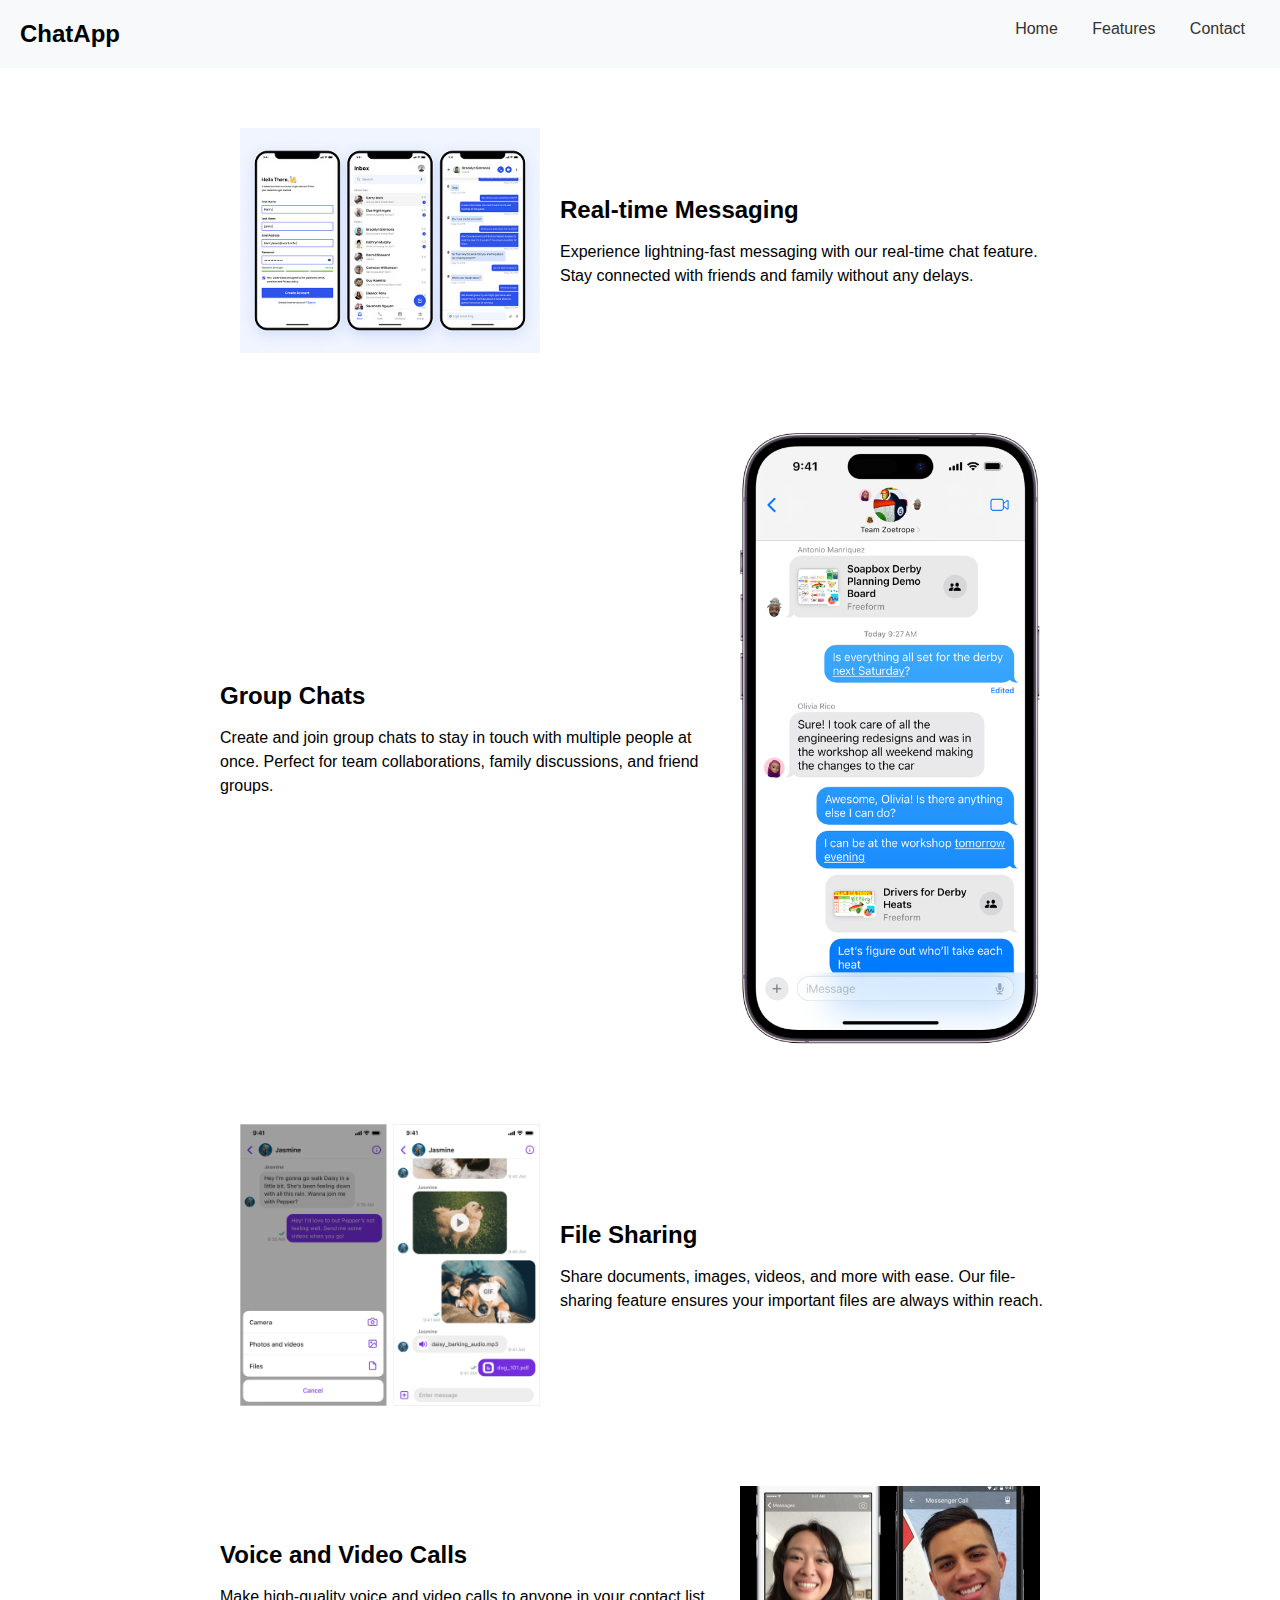
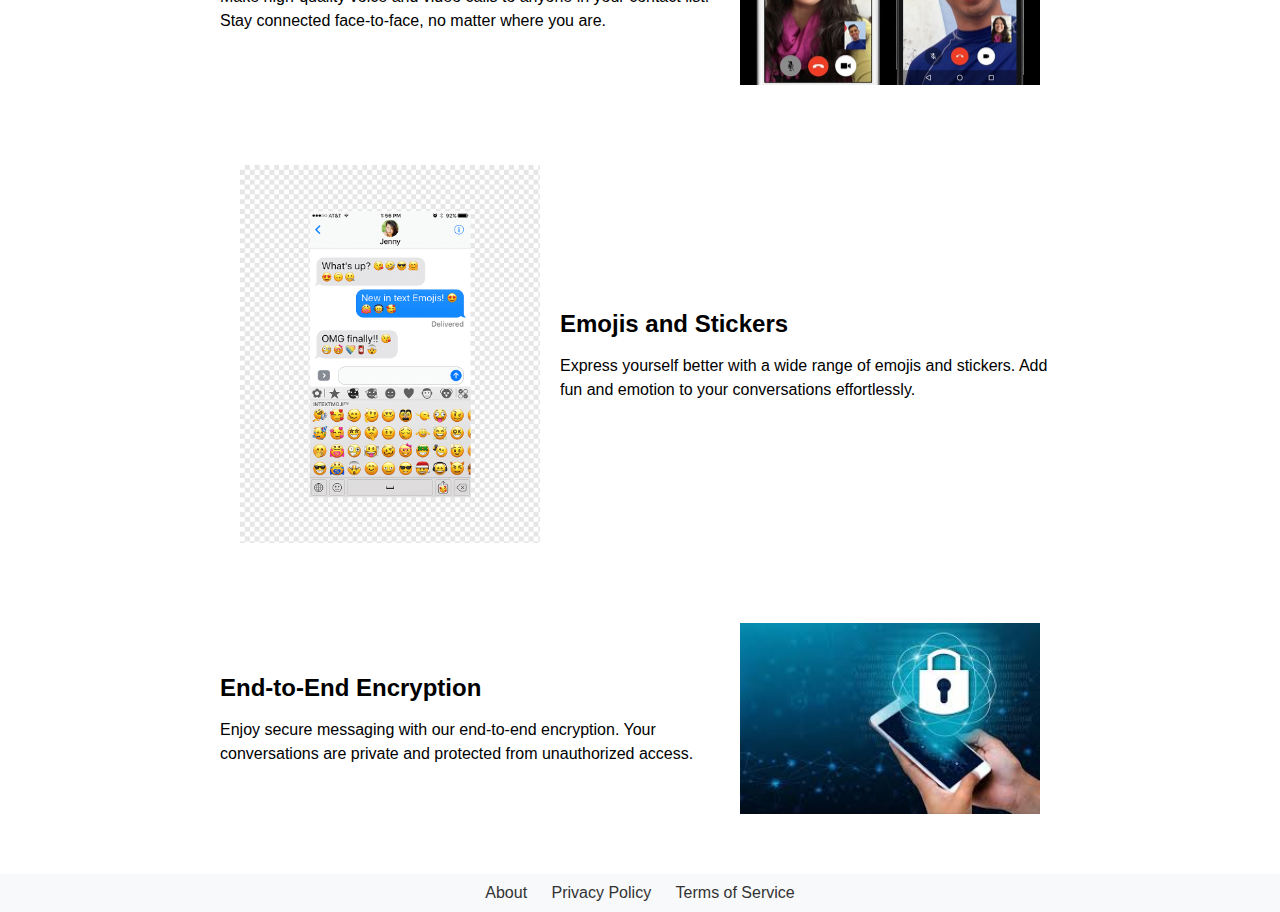
==== features.html @ 6f2bb565 "landing page" ====
<!DOCTYPE html>
<html lang="en">
<head>
    <meta charset="UTF-8">
    <meta name="viewport" content="width=device-width, initial-scale=1.0">
    <title>ChatApp Features</title>
    <link rel="stylesheet" href="styles.css">
</head>
<body>
    <div class="landing-page">
        <header class="header">
            <div class="logo">ChatApp</div>
            <nav class="nav-links">
                <a href="index.html">Home</a>
                <a href="features.html">Features</a>
                <a href="#contact">Contact</a>
            </nav>
        </header>
        <main class="main-content">
            <section class="feature">
                <img src="img1.jpg" alt="Real-time Messaging">
                <div class="feature-text">
                    <h2>Real-time Messaging</h2>
                    <p>Experience lightning-fast messaging with our real-time chat feature. Stay connected with friends and family without any delays.</p>
                </div>
            </section>
            <section class="feature reverse">
                <img src="img2.png" alt="Group Chats">
                <div class="feature-text">
                    <h2>Group Chats</h2>
                    <p>Create and join group chats to stay in touch with multiple people at once. Perfect for team collaborations, family discussions, and friend groups.</p>
                </div>
            </section>
            <section class="feature">
                <img src="img3.png" alt="File Sharing">
                <div class="feature-text">
                    <h2>File Sharing</h2>
                    <p>Share documents, images, videos, and more with ease. Our file-sharing feature ensures your important files are always within reach.</p>
                </div>
            </section>
            <section class="feature reverse">
                <img src="img4.jpg" alt="Voice and Video Calls">
                <div class="feature-text">
                    <h2>Voice and Video Calls</h2>
                    <p>Make high-quality voice and video calls to anyone in your contact list. Stay connected face-to-face, no matter where you are.</p>
                </div>
            </section>
            <section class="feature">
                <img src="img5.png" alt="Emojis and Stickers">
                <div class="feature-text">
                    <h2>Emojis and Stickers</h2>
                    <p>Express yourself better with a wide range of emojis and stickers. Add fun and emotion to your conversations effortlessly.</p>
                </div>
            </section>
            <section class="feature reverse">
                <img src="img6.jpeg" alt="End-to-End Encryption">
                <div class="feature-text">
                    <h2>End-to-End Encryption</h2>
                    <p>Enjoy secure messaging with our end-to-end encryption. Your conversations are private and protected from unauthorized access.</p>
                </div>
            </section>
        </main>
        <footer class="footer">
            <a href="#about">About</a>
            <a href="#privacy">Privacy Policy</a>
            <a href="#terms">Terms of Service</a>
        </footer>
    </div>
</body>
</html>
---- styles.css ----
/* styles.css */

body, html {
    margin: 0;
    padding: 0;
    font-family: Arial, sans-serif;
    text-align: center;
}

.landing-page {
    display: flex;
    flex-direction: column;
    min-height: 100vh;
}

.header {
    display: flex;
    justify-content: space-between;
    padding: 20px;
    background-color: #f8f9fa;
}

.logo {
    font-size: 24px;
    font-weight: bold;
}

.nav-links a {
    margin: 0 15px;
    text-decoration: none;
    color: #333;
}

.main-content {
    flex: 1;
    display: flex;
    flex-direction: column;
    justify-content: center;
    align-items: center;
}

.index-page .main-content {
    background: url('background.png') no-repeat center center/cover;
}
.logo-main {
    font-size: 48px;
    margin-bottom: 20px;
}

h1 {
    font-size: 24px;
    margin-bottom: 20px;
}

.buttons .btn {
    padding: 10px 20px;
    margin: 10px;
    border: none;
    border-radius: 5px;
    cursor: pointer;
}

.signup {
    background-color: #007bff;
    color: white;
}

.learn-more {
    background-color: #6c757d;
    color: white;
}

.footer {
    background-color: #f8f9fa;
    padding: 10px;
}

.footer a {
    margin: 0 10px;
    text-decoration: none;
    color: #333;
}
.main-content {
    flex: 1;
    padding: 20px;
}

.feature {
    display: flex;
    align-items: center;
    margin: 40px 0;
}

.feature.reverse {
    flex-direction: row-reverse;
}

.feature img {
    width: 300px;
    height: auto;
    margin: 0 20px;
}

.feature-text {
    max-width: 500px;
    text-align: left;
}

.feature-text h2 {
    font-size: 24px;
    margin-bottom: 10px;
}

.feature-text p {
    font-size: 16px;
    line-height: 1.5;
}
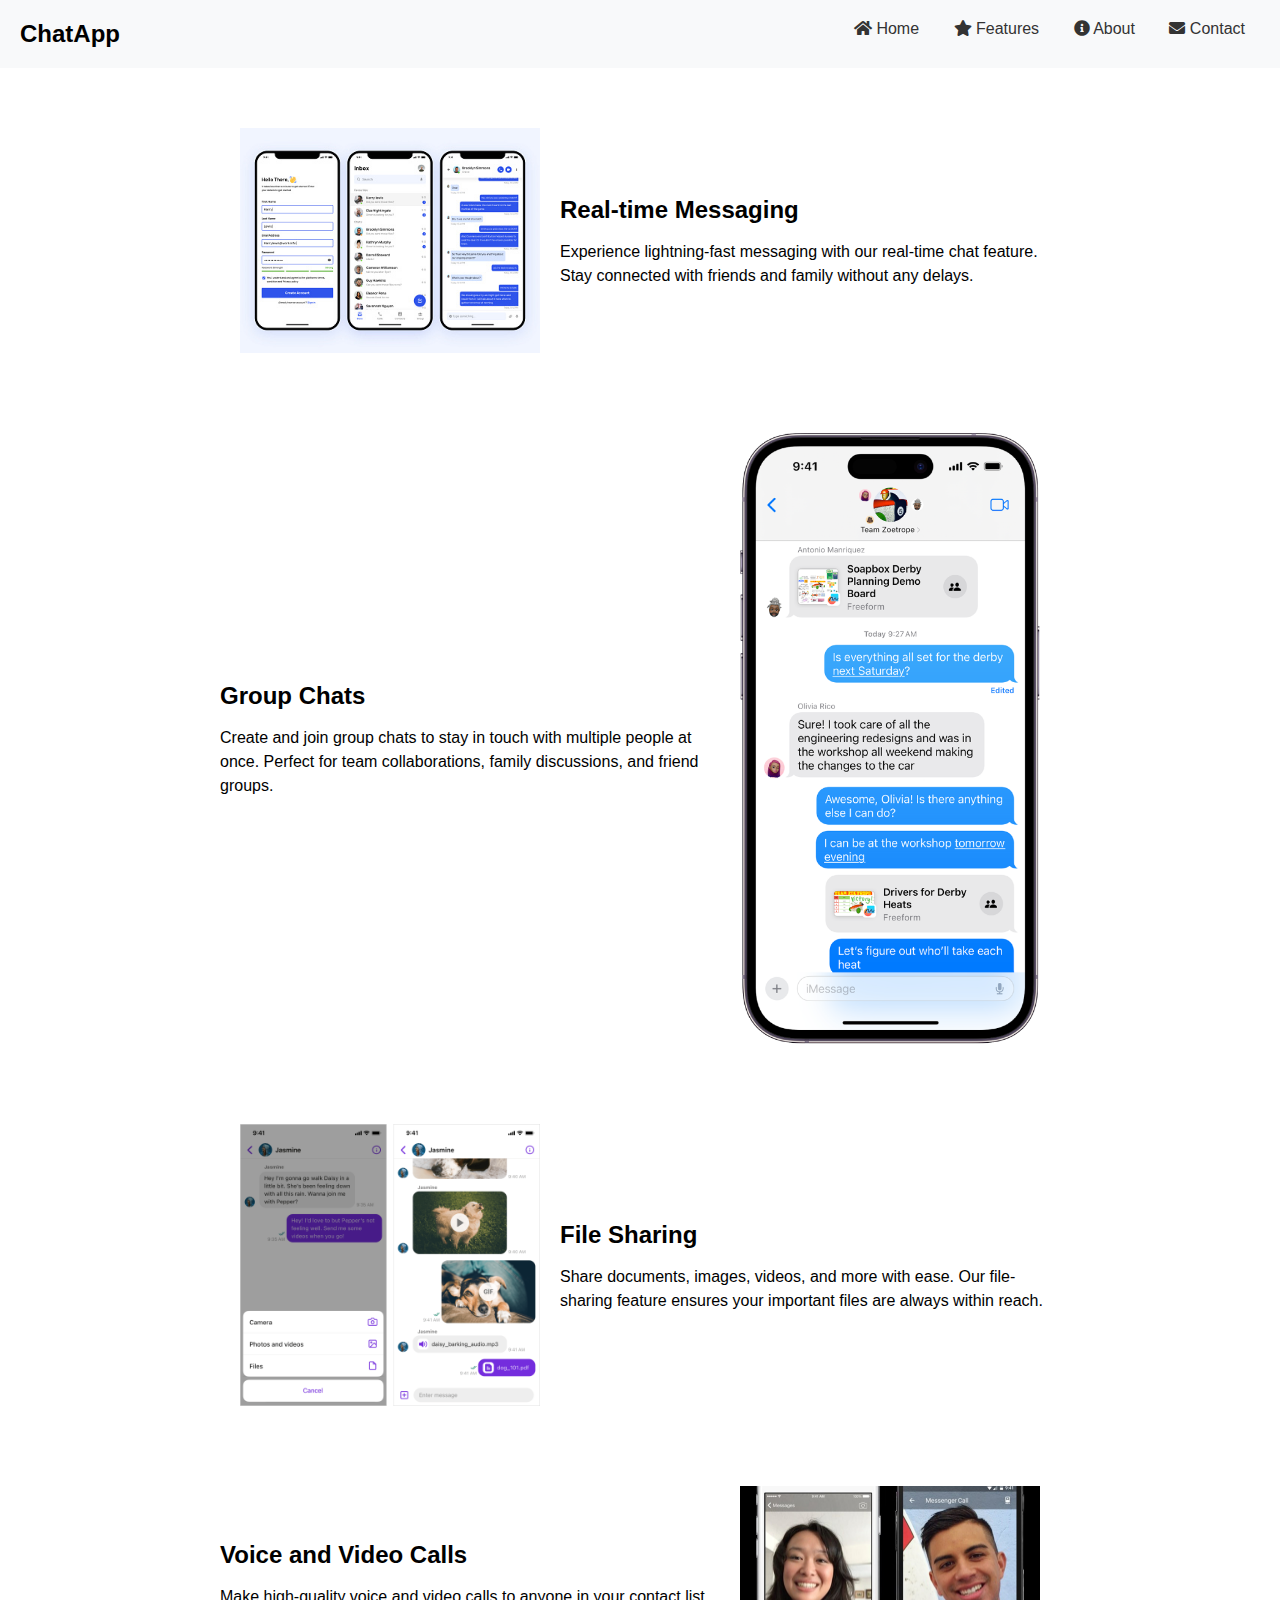
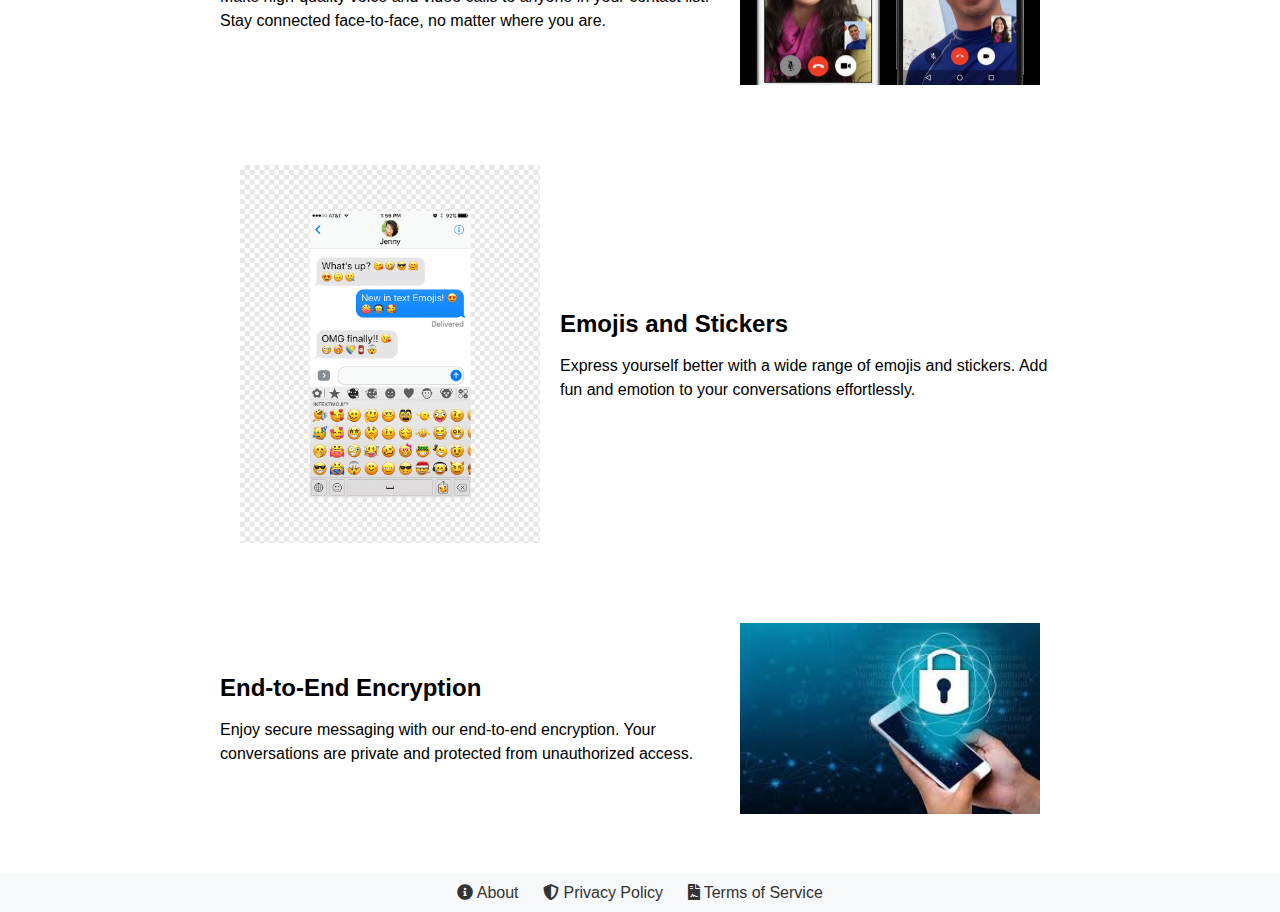
==== commit 19d8b966: "landing page" ====
--- a/features.html
+++ b/features.html
@@ -5,15 +5,17 @@
     <meta name="viewport" content="width=device-width, initial-scale=1.0">
     <title>ChatApp Features</title>
     <link rel="stylesheet" href="styles.css">
+    <link rel="stylesheet" href="https://cdnjs.cloudflare.com/ajax/libs/font-awesome/5.15.3/css/all.min.css">
 </head>
 <body>
     <div class="landing-page">
         <header class="header">
             <div class="logo">ChatApp</div>
             <nav class="nav-links">
-                <a href="index.html">Home</a>
-                <a href="features.html">Features</a>
-                <a href="#contact">Contact</a>
+                <a href="index.html"><span class="icon"><i class="fas fa-home"></i></span> Home</a>
+                <a href="features.html"><span class="icon"><i class="fas fa-star"></i></span> Features</a>
+                <a href="about.html"><span class="icon"><i class="fas fa-info-circle"></i></span> About</a>
+                <a href="#contact"><span class="icon"><i class="fas fa-envelope"></i></span> Contact</a>
             </nav>
         </header>
         <main class="main-content">
@@ -61,9 +63,9 @@
             </section>
         </main>
         <footer class="footer">
-            <a href="#about">About</a>
-            <a href="#privacy">Privacy Policy</a>
-            <a href="#terms">Terms of Service</a>
+            <a href="#about"><span class="icon"><i class="fas fa-info-circle"></i></span> About</a>
+            <a href="#privacy"><span class="icon"><i class="fas fa-shield-alt"></i></span> Privacy Policy</a>
+            <a href="#terms"><span class="icon"><i class="fas fa-file-contract"></i></span> Terms of Service</a>
         </footer>
     </div>
 </body>
